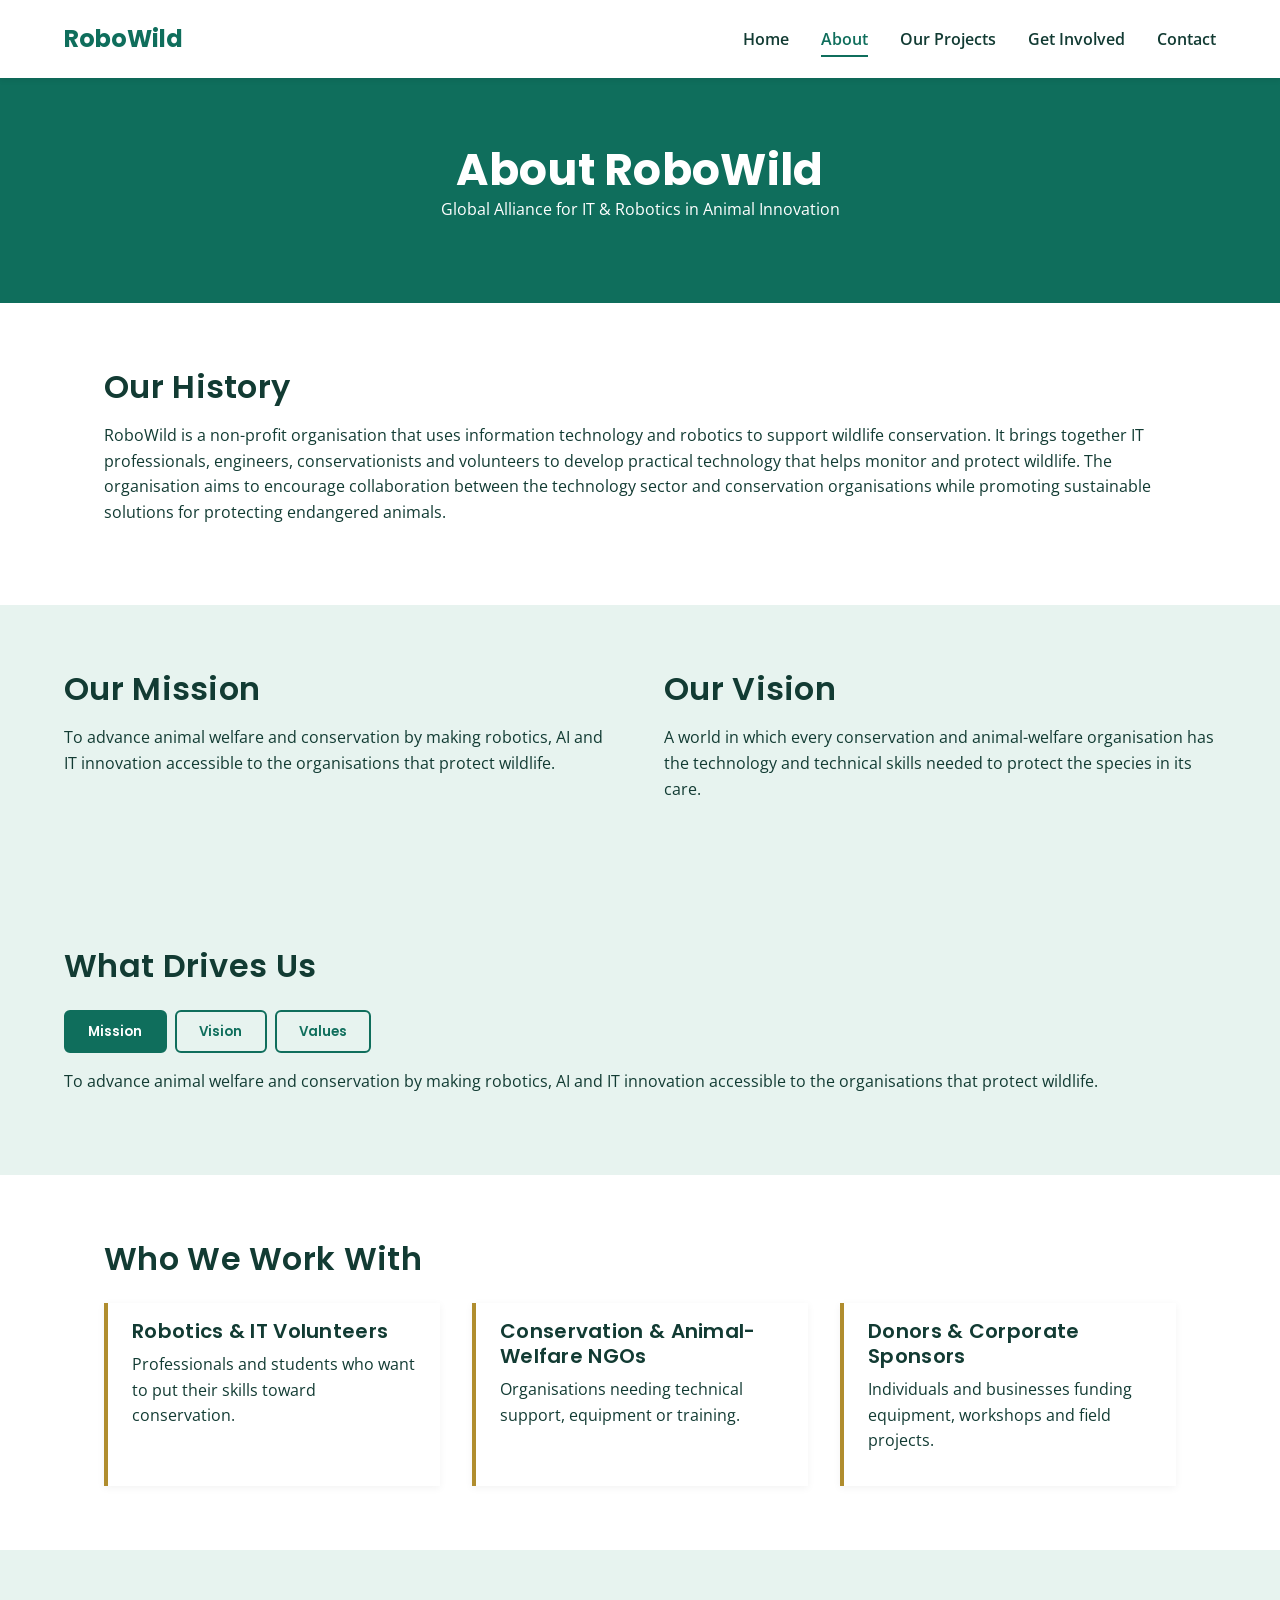
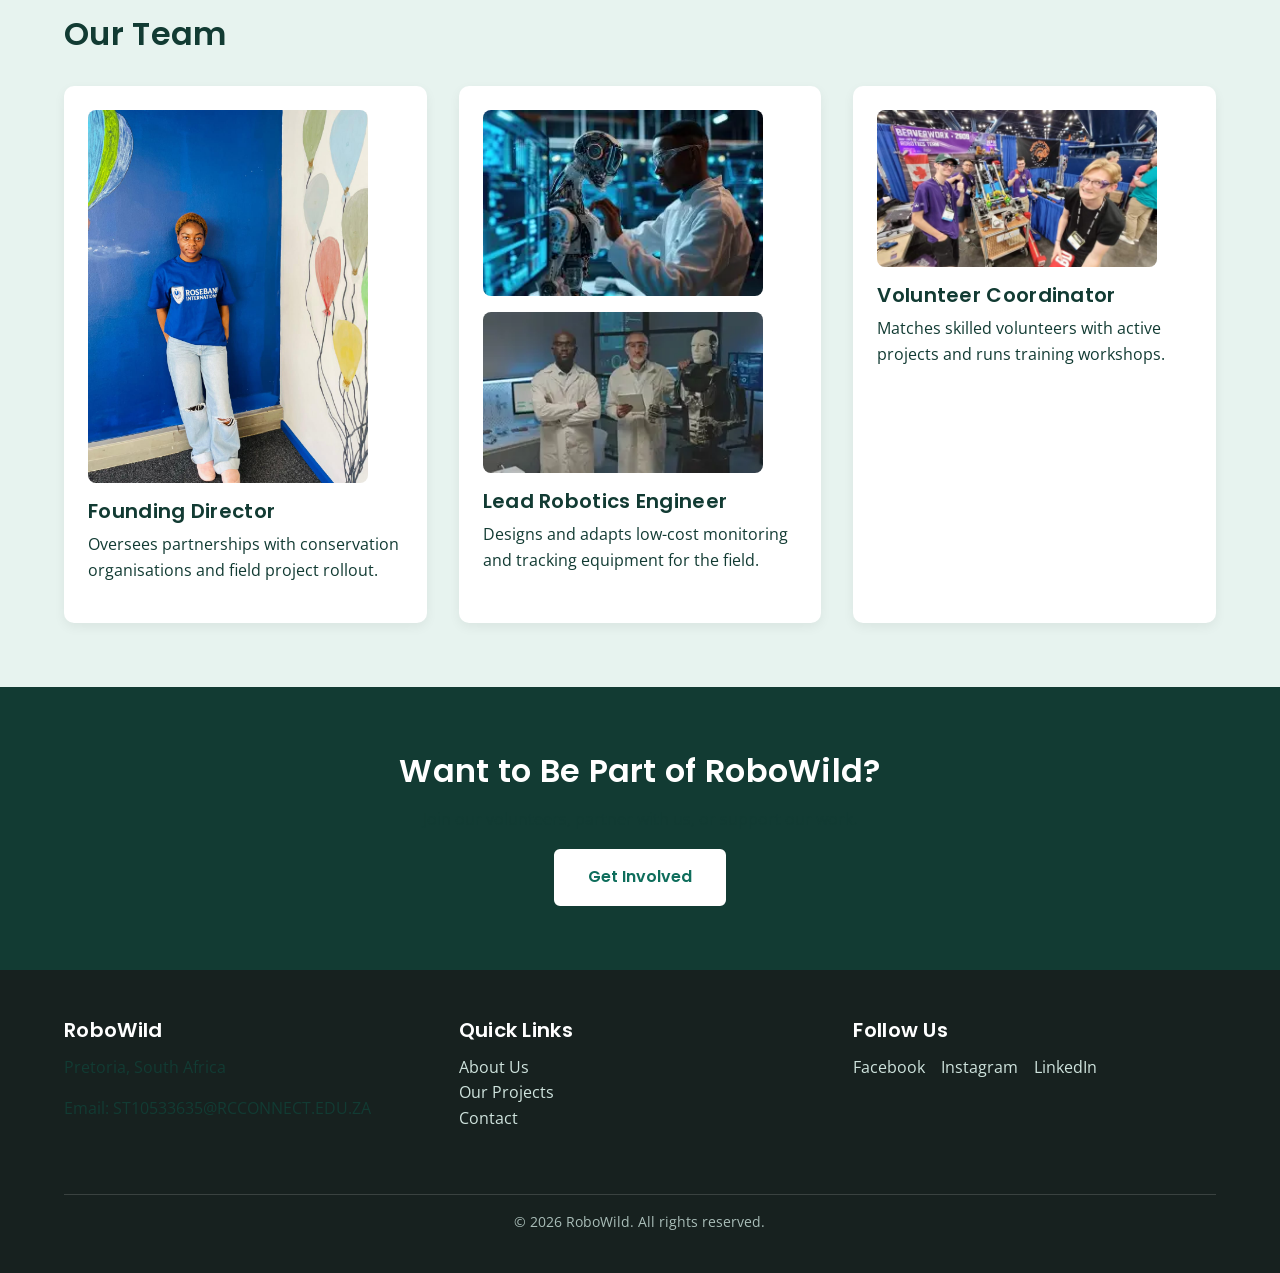
==== about.html @ 31c9d655 "." ====
<!DOCTYPE html>
<html>
<head>
    <title>About Us | RoboWild 
     </title>
    <meta name="description" content="Learn about RoboWild's history, mission, vision and the team connecting robotics and IT innovation with wildlife conservation.">
    <link rel="stylesheet" href="css_asset/style.css">
    <script src="js_asset/main.js"></script>
    <script src="js_asset/project.js"></script>
    <script src="js_asset/gallery.js"></script>
<meta charset="UTF-8">
<meta name="viewport" content="width=device-width, initial-scale=1.0">
<meta name="keywords" content="RoboWild, wildlife conservation, robotics, IT volunteers, South Africa, anti-poaching, drones, conservation technology">
<meta name="author" content="Cleopatra Tayeta">
<meta property="og:title" content="RoboWild | Robotics for Wildlife">
<meta property="og:description" content="Connecting robotics and IT volunteers with wildlife conservation projects.">
<meta property="og:type" content="website">
<link rel="icon" href="IMAGES/RoboWild.jpg" type="image/x-icon">
</head>
<body>

    <!-- ===== HEADER / NAVIGATION ===== -->
    <header class="site-header">
        <div class="logo">
            <a href="index.html">RoboWild</a>
        </div>
        <nav class="main-nav">
            <ul>
                <li><a href="index.html">Home</a></li>
                <li><a href="about.html" class="active">About</a></li>
                <li><a href="service.html">Our Projects</a></li>
                <li><a href="enquiry.html">Get Involved</a></li>
                <li><a href="contact.html">Contact</a></li>
            </ul>
        </nav>
    </header>

    <!-- ===== PAGE BANNER ===== -->
    <section class="page-banner">
        <h1>About RoboWild</h1>
        <p>Global Alliance for IT &amp; Robotics in Animal Innovation</p>
    </section>

    <!-- ===== OUR HISTORY ===== -->
    <section class="content-block">
        <h2>Our History</h2>
        <p>
            RoboWild is a non-profit organisation that uses information technology and robotics to support wildlife conservation. 
            It brings together IT professionals, engineers, conservationists and volunteers to develop practical technology that helps monitor and protect wildlife. 
            The organisation aims to encourage collaboration between the technology sector and conservation organisations while promoting sustainable solutions for protecting endangered animals.
        </p>
    </section>

    <!-- ===== MISSION & VISION ===== -->
    <section class="content-block alt-bg">
        <div class="two-col">
            <div class="col">
                <h2>Our Mission</h2>
                <p>
                    To advance animal welfare and conservation by making robotics,
                     AI and IT innovation accessible to the organisations that protect wildlife.
                </p>
            </div>
            <div class="col">
                <h2>Our Vision</h2>
                <p>
                 A world in which every conservation and animal-welfare organisation has the technology 
                 and technical skills needed to protect the species in its care.
            </div>
        </div>
    </section>

    <!-- ===== TABS: MISSION / VISION / VALUES ===== -->
<section class="content-block alt-bg">
  <h2>What Drives Us</h2>
  <div class="tabs">
    <div class="tab-buttons" role="tablist">
      <button class="tab-btn active" role="tab" aria-selected="true" data-tab="mission">Mission</button>
      <button class="tab-btn" role="tab" aria-selected="false" data-tab="vision">Vision</button>
      <button class="tab-btn" role="tab" aria-selected="false" data-tab="values">Values</button>
    </div>
    <div class="tab-panel active" id="tab-mission" role="tabpanel">
      <p>To advance animal welfare and conservation by making robotics, AI and IT innovation accessible to the organisations that protect wildlife.</p>
    </div>
    <div class="tab-panel" id="tab-vision" role="tabpanel">
      <p>A world in which every conservation and animal-welfare organisation has the technology and technical skills needed to protect the species in its care.</p>
    </div>
    <div class="tab-panel" id="tab-values" role="tabpanel">
      <p>Collaboration between technologists and conservationists, practical low-cost solutions, and sustainable skills transfer to local teams.</p>
    </div>
  </div>
</section>

    <!-- ===== WHO WE SERVE ===== -->
    <section class="content-block">
        <h2>Who We Work With</h2>
        <ul class="target audience-list">
            <li>
                <h3>Robotics &amp; IT Volunteers</h3>
                <p>Professionals and students who want to put their skills toward conservation.</p>
            </li>
            <li>
                <h3>Conservation &amp; Animal-Welfare NGOs</h3>
                <p>Organisations needing technical support, equipment or training.</p>
            </li>
            <li>
                <h3>Donors &amp; Corporate Sponsors</h3>
                <p>Individuals and businesses funding equipment, workshops and field projects.</p>
            </li>
        </ul>
    </section>

    <!-- ===== TEAM SECTION ===== -->
    <section class="content-block alt-bg">
        <h2>Our Team</h2>
        <div class="team-cards">
            <article class="team-card">
                <img src="IMAGES/team-placeholder-1.jpg" alt="Portrait of RoboWild founding director"  width="280"  height="300%">
                <h3>Founding Director</h3>
                <p>Oversees partnerships with conservation organisations and field project rollout.</p>
            </article>
            <article class="team-card">
                <img src="IMAGES/team-placeholder-2.webp" alt="Portrait of RoboWild lead robotics engineer"  width="280"  height="300%"> <img src=IMAGES/engineer.webp  alt="RoboWild lead robotics engineer" width="280" height="300%">                                                                                                                                                                                                                                                                                                                                                                                                                                                                     
                <h3>Lead Robotics Engineer</h3>
                <p>Designs and adapts low-cost monitoring and tracking equipment for the field.</p>
            </article>
            <article class="team-card">
                <img src="IMAGES/team-placeholder-3.jpg" alt="Portrait of RoboWild volunteer coordinator"  width="280"  height="300%">
                <h3>Volunteer Coordinator</h3>
                <p>Matches skilled volunteers with active projects and runs training workshops.</p>
            </article>
        </div>
    </section>

    <!-- ===== CALL TO ACTION ===== -->
    <section class="cta-banner">
        <h2>Want to Be Part of RoboWild?</h2>
        <p>Join our volunteers, partner with us, or support our work.</p>
        <a href="enquiry.html" class="btn btn-secondary">Get Involved</a>
    </section>

    <!-- ===== FOOTER ===== -->
    <footer class="site-footer">
        <div class="footer-contact">
            <h3>RoboWild</h3>
            <p>Pretoria, South Africa</p>
            <p>Email: ST10533635@RCCONNECT.EDU.ZA</p>
        </div>
        <div class="footer-links">
            <h3>Quick Links</h3>
            <ul>
                <li><a href="about.html">About Us</a></li>
                <li><a href="service.html">Our Projects</a></li>
                <li><a href="contact.html">Contact</a></li>
            </ul>
        </div>
        <div class="footer-social">
            <h3>Follow Us</h3>
            <ul class="social-icons">
                <li><a href="#" aria-label="RoboWild on Facebook">Facebook</a></li>
                <li><a href="#" aria-label="RoboWild on Instagram">Instagram</a></li>
                <li><a href="#" aria-label="RoboWild on LinkedIn">LinkedIn</a></li>
            </ul>
        </div>
        <p class="copyright">&copy; 2026 RoboWild. All rights reserved.</p>
    </footer>
    <script src="js/validation.js" defer></script>
</body>
</html>
---- css_asset/style.css ----
/* =====================================================================
   ROBOWILD WEBSITE STYLESHEET
   WEDE5020 Part 2 - CSS Styling and Responsive Design
   ===================================================================== */

/* ---------------------------------------------------------------------
   0. WEB FONTS
   Using Google Fonts: Poppins for headings, Open Sans for body text.
   --------------------------------------------------------------------- */
@import url('https://fonts.googleapis.com/css2?family=Poppins:wght@600;700&family=Open+Sans:wght@400;600&display=swap');


/* ---------------------------------------------------------------------
   1. CSS RESET / BASE STYLE
   --------------------------------------------------------------------- */
* {
    margin: 0;
    padding: 0;
    box-sizing: border-box;
}

html {
    scroll-behavior: smooth;
}

/* ---------------------------------------------------------------------
   2. ROOT VARIABLES (Colour Palette from Part 1 Proposal)
   --------------------------------------------------------------------- */
:root {
    --color-primary: #0F6E5C;      /* Forest Teal - primary */
    --color-dark: #123B33;         /* Deep Pine - headings/text */
    --color-accent: #B08D2E;       /* Bronze Gold - accents/CTA */
    --color-bg-light: #E7F3EF;     /* Mist Green - backgrounds */
    --color-white: #FFFFFF;
    --color-grey: #666666;
    --color-footer-bg: #17211F;

    --font-heading: 'Poppins', 'Segoe UI', Arial, sans-serif;
    --font-body: 'Open Sans', Arial, sans-serif;

    --max-width: 1200px;
    --transition-speed: 0.25s;
}

/* ---------------------------------------------------------------------
   3. BASE / DEFAULT STYLE CODE
   --------------------------------------------------------------------- */
body {
    font-family: var(--font-body);
    font-size: 16px;
    line-height: 1.6;
    color: var(--color-dark);
    background-color: var(--color-white);
}

img {
    max-width: 100%;
    height: auto;
    display: block;
}

a {
    text-decoration: none;
    color: inherit;
}

ul {
    list-style: none;
}

/* ---------------------------------------------------------------------
   4. TYPOGRAPHY STYLES
   --------------------------------------------------------------------- */
h1, h2, h3 {
    font-family: var(--font-heading);
    color: var(--color-dark);
    line-height: 1.25;
    letter-spacing: 0.3px;
}

h1 {
    font-size: 2.75rem;
    font-weight: 700;
}

h2 {
    font-size: 2rem;
    font-weight: 600;
    margin-bottom: 1rem;
    position: relative;
}

h3 {
    font-size: 1.25rem;
    font-weight: 600;
    margin-bottom: 0.5rem;
}

p {
    margin-bottom: 1rem;
    color: var(--color-dark);
}

.page-banner p,
.hero-content p {
    color: var(--color-white);
}

/* ---------------------------------------------------------------------
   5. LAYOUT STRUCTURE (Flexbox / Grid)
   --------------------------------------------------------------------- */

/* --- Header / Navigation (Flexbox) --- */
.site-header {
    display: flex;
    justify-content: space-between;
    align-items: center;
    padding: 1.25rem 5%;
    background-color: var(--color-white);
    box-shadow: 0 2px 6px rgba(0, 0, 0, 0.08);
    position: sticky;
    top: 0;
    z-index: 100;
}

.logo a {
    font-family: var(--font-heading);
    font-size: 1.5rem;
    font-weight: 700;
    color: var(--color-primary);
}

.main-nav ul {
    display: flex;
    gap: 2rem;
}

.main-nav a {
    font-weight: 600;
    color: var(--color-dark);
    padding: 0.35rem 0;
    border-bottom: 2px solid transparent;
    transition: color var(--transition-speed), border-color var(--transition-speed);
}

/* --- Hero Section (Flexbox) --- */
.hero {
    position: relative;
    display: flex;
    align-items: center;
    justify-content: center;
    min-height: 70vh;
    text-align: center;
    background-color: var(--color-dark);
    overflow: hidden;
}

.hero-img {
    position: absolute;
    inset: 0;
    width: 100%;
    height: 100%;
    object-fit: cover;
    opacity: 0.45;
    z-index: 0;
}

.hero-content {
    position: relative;
    z-index: 1;
    max-width: 700px;
    padding: 2rem;
}

.hero-content h1 {
    color: var(--color-white);
    margin-bottom: 1rem;
}

/* --- Page Banner (used on inner pages) --- */
.page-banner {
    background-color: var(--color-primary);
    color: var(--color-white);
    text-align: center;
    padding: 4rem 5%;
}

.page-banner h1 {
    color: var(--color-white);
}

/* --- Intro Text Block --- */
.intro {
    max-width: 800px;
    margin: 3rem auto;
    padding: 0 5%;
    text-align: center;
    font-size: 1.1rem;
}

/* --- Highlights Section Wrapper --- */
.highlights {
    max-width: var(--max-width);
    margin: 0 auto;
    padding: 2rem 5% 4rem;
    text-align: center;
}

/* --- General Content Blocks --- */
.content-block {
    max-width: var(--max-width);
    margin: 0 auto;
    padding: 4rem 5%;
}

.content-block.alt-bg {
    background-color: var(--color-bg-light);
    max-width: 100%;
}

.content-block.alt-bg > * {
    max-width: var(--max-width);
    margin-left: auto;
    margin-right: auto;
}

/* --- Two Column Layout (CSS Grid) --- */
.two-col {
    display: grid;
    grid-template-columns: 1fr 1fr;
    gap: 3rem;
}

/* --- Highlight / Team Cards (CSS Grid) --- */
.highlight-cards,
.team-cards {
    display: grid;
    grid-template-columns: repeat(3, 1fr);
    gap: 2rem;
    margin-top: 2rem;
}

.card,
.team-card {
    background-color: var(--color-white);
    border-radius: 10px;
    padding: 1.5rem;
    box-shadow: 0 4px 12px rgba(0, 0, 0, 0.06);
    transition: transform var(--transition-speed), box-shadow var(--transition-speed);
}

.card img,
.team-card img {
    border-radius: 8px;
    margin-bottom: 1rem;
}

/* --- Audience List (Flexbox) --- */
.audience-list {
    display: flex;
    flex-wrap: wrap;
    gap: 2rem;
    margin-top: 1.5rem;
}

.audience-list li {
    flex: 1 1 250px;
    background-color: var(--color-white);
    border-left: 4px solid var(--color-accent);
    padding: 1rem 1.5rem;
    box-shadow: 0 2px 8px rgba(0, 0, 0, 0.05);
}

/* --- Impact Stats (Flexbox) --- */
.impact-stats {
    display: flex;
    justify-content: space-around;
    flex-wrap: wrap;
    background-color: var(--color-bg-light);
    padding: 3rem 5%;
    text-align: center;
}

.stat {
    flex: 1 1 150px;
}

.stat-number {
    display: block;
    font-family: var(--font-heading);
    font-size: 2.5rem;
    font-weight: 700;
    color: var(--color-primary);
}

.stat-label {
    font-weight: 600;
    color: var(--color-dark);
}

/* --- Project Detail Sections (Flexbox, alternating) --- */
.project-detail {
    display: flex;
    align-items: center;
    gap: 3rem;
    max-width: var(--max-width);
    margin: 0 auto;
    padding: 3rem 5%;
}

.project-detail img {
    flex: 1 1 40%;
    border-radius: 10px;
}

.project-text {
    flex: 1 1 55%;
}

.project-detail.reverse {
    flex-direction: row-reverse;
}

.project-text ul {
    margin-top: 1rem;
    padding-left: 1.25rem;
    list-style: disc;
}

.search-bar {
  margin: 1.5rem 0 2rem;
  display: flex; flex-direction: column; gap: 1rem;
}
.search-bar input[type="search"] {
  padding: .8rem 1rem; border: 1px solid #c7d6d1;
  border-radius: 6px; font-size: 1rem; max-width: 420px;
}
.filter-buttons { display: flex; gap: .6rem; flex-wrap: wrap; }
.filter-btn {
  padding: .5rem 1.2rem; border: 2px solid var(--color-primary);
  background: transparent; color: var(--color-primary);
  border-radius: 20px; cursor: pointer; font-weight: 600; transition: all .25s;
}
.filter-btn.active, .filter-btn:hover {
  background: var(--color-primary); color: #fff;
}
.project-grid {
  display: grid;
  grid-template-columns: repeat(auto-fit, minmax(280px, 1fr));
  gap: 2rem;
}
.project-card img {
  width: 100%; height: 200px; object-fit: cover;
  border-radius: 8px; margin-bottom: 1rem;
}
.btn-sm { padding: .55rem 1.2rem; font-size: .9rem; margin-top: .5rem; }
.no-results { text-align: center; color: var(--color-grey); padding: 2rem; }

/* --- Contact Details (Grid) --- */
.contact-details {
    display: grid;
    grid-template-columns: 1fr 1fr;
    gap: 3rem;
}

/* --- Map Grid --- */
.map-grid {
    display: grid;
    grid-template-columns: 1fr 1fr;
    gap: 2rem;
    margin-top: 1.5rem;
}

.map-wrapper iframe {
    width: 100%;
    border-radius: 8px;
}
/* Map Enhancements */
.map-wrapper {
    display: flex;
    flex-direction: column;
    align-items: flex-start; /* Aligns map and button to the left */
}

.map-wrapper iframe {
    width: 100%;
    border-radius: 8px;
    margin-bottom: 1rem; /* Creates space between map and button */
    box-shadow: 0 4px 12px rgba(0, 0, 0, 0.08); /* Adds a slight shadow to match your cards */
}

.map-btn {
    display: inline-block;
    margin-top: 0.5rem;
}

/* --- Forms (Flexbox column) --- */
.enquiry-form {
    display: flex;
    flex-direction: column;
    gap: 1.25rem;
    max-width: 650px;
    margin-top: 1.5rem;
}

.form-row {
    display: flex;
    flex-direction: column;
    gap: 0.4rem;
}

.form-row label {
    font-weight: 600;
    font-size: 0.95rem;
}

.required {
    color: var(--color-accent);
}

/* --- CTA Banner --- */
.cta-banner {
    text-align: center;
    background-color: var(--color-dark);
    color: var(--color-white);
    padding: 4rem 5%;
}

.cta-banner h2 {
    color: var(--color-white);
}

/* --- Footer (CSS Grid) --- */
.site-footer {
    display: grid;
    grid-template-columns: repeat(3, 1fr);
    gap: 2rem;
    background-color: var(--color-footer-bg);
    color: var(--color-white);
    padding: 3rem 5% 1.5rem;
}

.site-footer h3 {
    color: var(--color-white);
    margin-bottom: 0.75rem;
}

.site-footer a {
    color: #cfe3dd;
}

.social-icons {
    display: flex;
    gap: 1rem;
}

.copyright {
    grid-column: 1 / -1;
    text-align: center;
    border-top: 1px solid rgba(255, 255, 255, 0.15);
    margin-top: 1.5rem;
    padding-top: 1rem;
    font-size: 0.85rem;
    color: #a9bdb8;
}

/* =====================================================================
   6. DECORATIVE / VISUAL STYLES
   ===================================================================== */

/* --- Buttons --- */
.btn {
    display: inline-block;
    font-family: var(--font-heading);
    font-weight: 600;
    padding: 0.85rem 2rem;
    border-radius: 6px;
    border: 2px solid transparent;
    cursor: pointer;
    transition: background-color var(--transition-speed), color var(--transition-speed), transform var(--transition-speed);
}

.btn-primary {
    background-color: var(--color-accent);
    color: var(--color-dark);
}

.btn-secondary {
    background-color: var(--color-white);
    color: var(--color-primary);
    border-color: var(--color-white);
}

/* --- Form field decoration --- */
input[type="text"],
input[type="email"],
input[type="tel"],
select,
textarea {
    padding: 0.7rem 0.9rem;
    border: 1px solid #c7d6d1;
    border-radius: 6px;
    font-family: var(--font-body);
    font-size: 1rem;
    background-color: var(--color-white);
    transition: border-color var(--transition-speed), box-shadow var(--transition-speed);
}

/* =====================================================================
   7. PSEUDO-CLASSES (Interactive Elements)
   ===================================================================== */

/* Navigation links */
.main-nav a:hover,
.main-nav a:focus {
    color: var(--color-primary);
    border-bottom-color: var(--color-accent);
}

.main-nav a.active {
    color: var(--color-primary);
    border-bottom-color: var(--color-primary);
}

.main-nav a:active {
    color: var(--color-accent);
}

/* Buttons */
.btn-primary:hover,
.btn-primary:focus {
    background-color: #94741f;
    color: var(--color-white);
}

.btn-primary:active {
    transform: scale(0.97);
}

.btn-secondary:hover,
.btn-secondary:focus {
    background-color: transparent;
    color: var(--color-white);
    border-color: var(--color-white);
}

.btn-secondary:active {
    transform: scale(0.97);
}

/* Cards lift on hover */
.card:hover,
.team-card:hover {
    transform: translateY(-6px);
    box-shadow: 0 10px 22px rgba(0, 0, 0, 0.12);
}

/* Footer links */
.footer-links a:hover,
.footer-links a:focus,
.footer-social a:hover,
.footer-social a:focus {
    color: var(--color-accent);
}

/* Form field focus state */
input:focus,
select:focus,
textarea:focus {
    outline: none;
    border-color: var(--color-primary);
    box-shadow: 0 0 0 3px rgba(15, 110, 92, 0.15);
}

/* Modal */
.modal-overlay {
  position: fixed; inset: 0;
  background: rgba(0,0,0,.6);
  display: flex; align-items: center; justify-content: center;
  opacity: 0; visibility: hidden;
  transition: opacity .3s, visibility .3s;
  z-index: 1000; padding: 1rem;
}
.modal-overlay.open { opacity: 1; visibility: visible; }
.modal-box {
  background: #fff; border-radius: 12px;
  max-width: 600px; width: 100%; max-height: 85vh; overflow-y: auto;
  padding: 2rem; position: relative;
  transform: translateY(20px); transition: transform .3s;
}
.modal-overlay.open .modal-box { transform: translateY(0); }
.modal-close {
  position: absolute; top: .75rem; right: 1rem;
  background: none; border: none; font-size: 2rem; cursor: pointer;
  color: #666; line-height: 1;
}
.modal-close:hover { color: #b42318; }

/* Scroll reveal */
.card, .team-card, .project-detail, .stat {
  opacity: 0; transform: translateY(25px);
  transition: opacity .6s ease, transform .6s ease;
}
.card.revealed, .team-card.revealed, .project-detail.revealed, .stat.revealed {
  opacity: 1; transform: translateY(0);
}

/* =====================================================================
   8. RESPONSIVE DESIGN
   Breakpoints: Desktop (default), Tablet (<=1024px), Mobile (<=600px)
   ===================================================================== */

/* --- TABLET (max-width: 1024px) --- */
@media screen and (max-width: 1024px) {
    .two-col,
    .contact-details,
    .map-grid {
        grid-template-columns: 1fr;
    }

    .highlight-cards,
    .team-cards {
        grid-template-columns: repeat(2, 1fr);
    }

    .project-detail,
    .project-detail.reverse {
        flex-direction: column;
    }

    .site-footer {
        grid-template-columns: 1fr 1fr;
    }

    h1 {
        font-size: 2.25rem;
    }

    h2 {
        font-size: 1.65rem;
    }
}

/* --- MOBILE (max-width: 600px) --- */
@media screen and (max-width: 600px) {
    /* Navigation menu adjustment: stack vertically below logo */
    .site-header {
        flex-direction: column;
        align-items: flex-start;
        gap: 1rem;
    }

    .main-nav ul {
        flex-direction: column;
        gap: 0.75rem;
        width: 100%;
    }

    /* Layout adjustment: single column everywhere */
    .highlight-cards,
    .team-cards {
        grid-template-columns: 1fr;
    }

    .site-footer {
        grid-template-columns: 1fr;
        text-align: center;
    }

    .social-icons {
        justify-content: center;
    }

    .impact-stats {
        flex-direction: column;
        gap: 1.5rem;
    }

    /* Typography adjustment: smaller scale for small screens */
    h1 {
        font-size: 1.85rem;
    }

    h2 {
        font-size: 1.4rem;
    }

    .content-block,
    .page-banner,
    .cta-banner {
        padding: 2.5rem 6%;
    }

    /* Image adjustment: hero shortened on small screens */
    .hero {
        min-height: 55vh;
    }
}

.tabs { margin-top: 1.5rem; }
.tab-buttons { display: flex; gap: .5rem; flex-wrap: wrap; margin-bottom: 1rem; }
.tab-btn {
  padding: .6rem 1.4rem; border: 2px solid var(--color-primary);
  background: transparent; color: var(--color-primary);
  border-radius: 6px; font-family: var(--font-heading);
  font-weight: 600; cursor: pointer; transition: all .25s;
}
.tab-btn.active, .tab-btn:hover {
  background: var(--color-primary); color: #fff;
}
.tab-panel { display: none; }
.tab-panel.active { display: block; animation: fadeIn .3s ease; }
@keyframes fadeIn { from { opacity: 0; } to { opacity: 1; } }

.gallery {
  display: grid;
  grid-template-columns: repeat(auto-fit, minmax(220px, 1fr));
  gap: 1rem; margin-top: 1.5rem;
}
.gallery-item {
  border: none; padding: 0; cursor: pointer;
  border-radius: 10px; overflow: hidden;
  transition: transform .25s;
}
.gallery-item:hover { transform: scale(1.03); }
.gallery-item img {
  width: 100%; height: 200px; object-fit: cover; display: block;
}
.lightbox {
  position: fixed; inset: 0; background: rgba(0,0,0,.9);
  display: flex; flex-direction: column;
  align-items: center; justify-content: center;
  opacity: 0; visibility: hidden; transition: all .3s;
  z-index: 1100; padding: 2rem;
}
.lightbox.open { opacity: 1; visibility: visible; }
.lightbox img {
  max-width: 90vw; max-height: 80vh;
  border-radius: 8px; object-fit: contain;
}
.lightbox-caption { color: #fff; margin-top: 1rem; text-align: center; }
.lightbox-close {
  position: absolute; top: 1rem; right: 1.5rem;
  background: none; border: none; color: #fff;
  font-size: 2.5rem; cursor: pointer; line-height: 1;
}

.error-msg { color: #b42318; font-size: .85rem; min-height: 1em; display: block; margin-top: .25rem; }
.error-input { border-color: #b42318 !important; box-shadow: 0 0 0 3px rgba(180,35,24,.15) !important; }
.success-input { border-color: #146c43 !important; }
.form-response {
  margin-top: 1rem; padding: 1rem; border-radius: 6px;
  display: none; font-weight: 600;
}
.form-response.success { display: block; background: #e7f3ef; color: #0f6e5c; border-left: 4px solid #0f6e5c; }
.form-response.error { display: block; background: #fdecea; color: #b42318; border-left: 4px solid #b42318; }

fieldset { border: 1px solid #c7d6d1; border-radius: 6px; padding: .75rem 1rem; }
legend { font-weight: 600; font-size: .95rem; padding: 0 .4rem; }
fieldset label { display: inline-flex; align-items: center; gap: .4rem; margin-right: 1.5rem; }
.checkbox-row { flex-direction: row; align-items: flex-start; }
.checkbox-row label { display: flex; align-items: flex-start; gap: .5rem; font-weight: 400; }
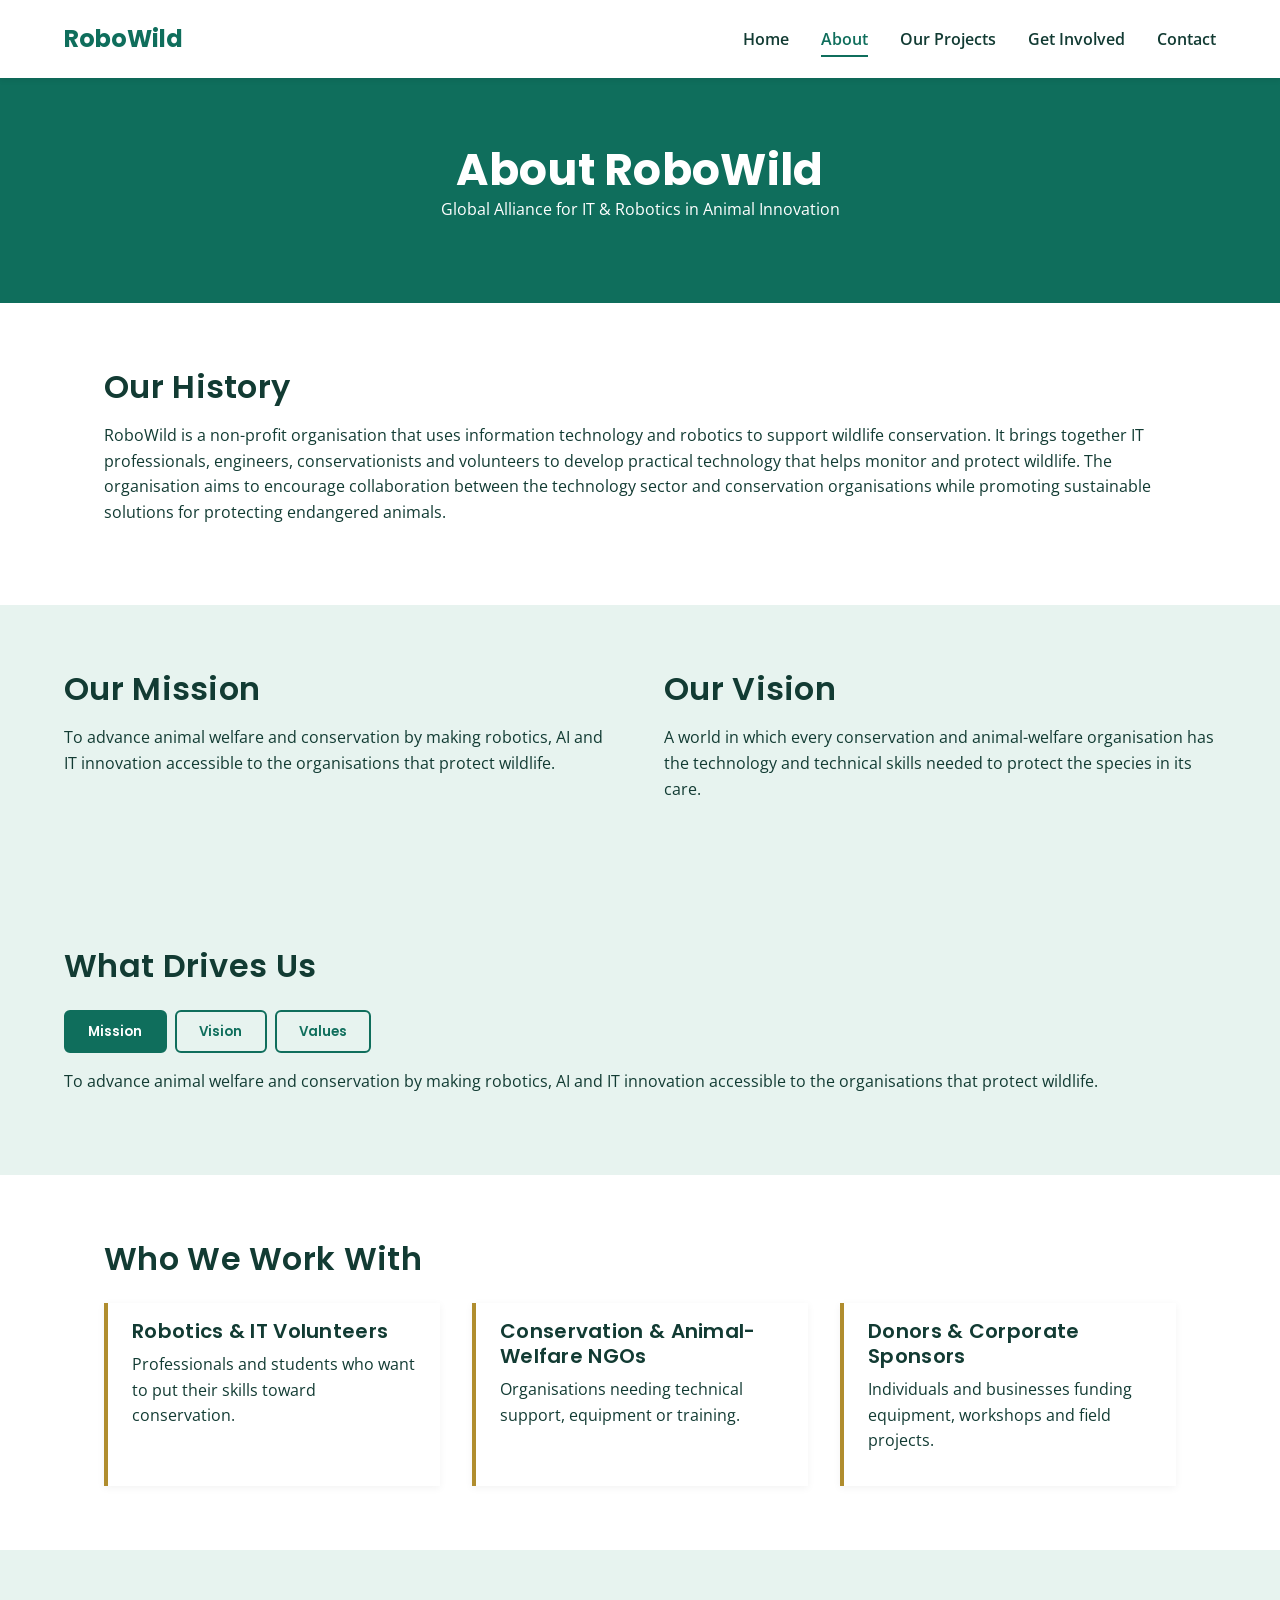
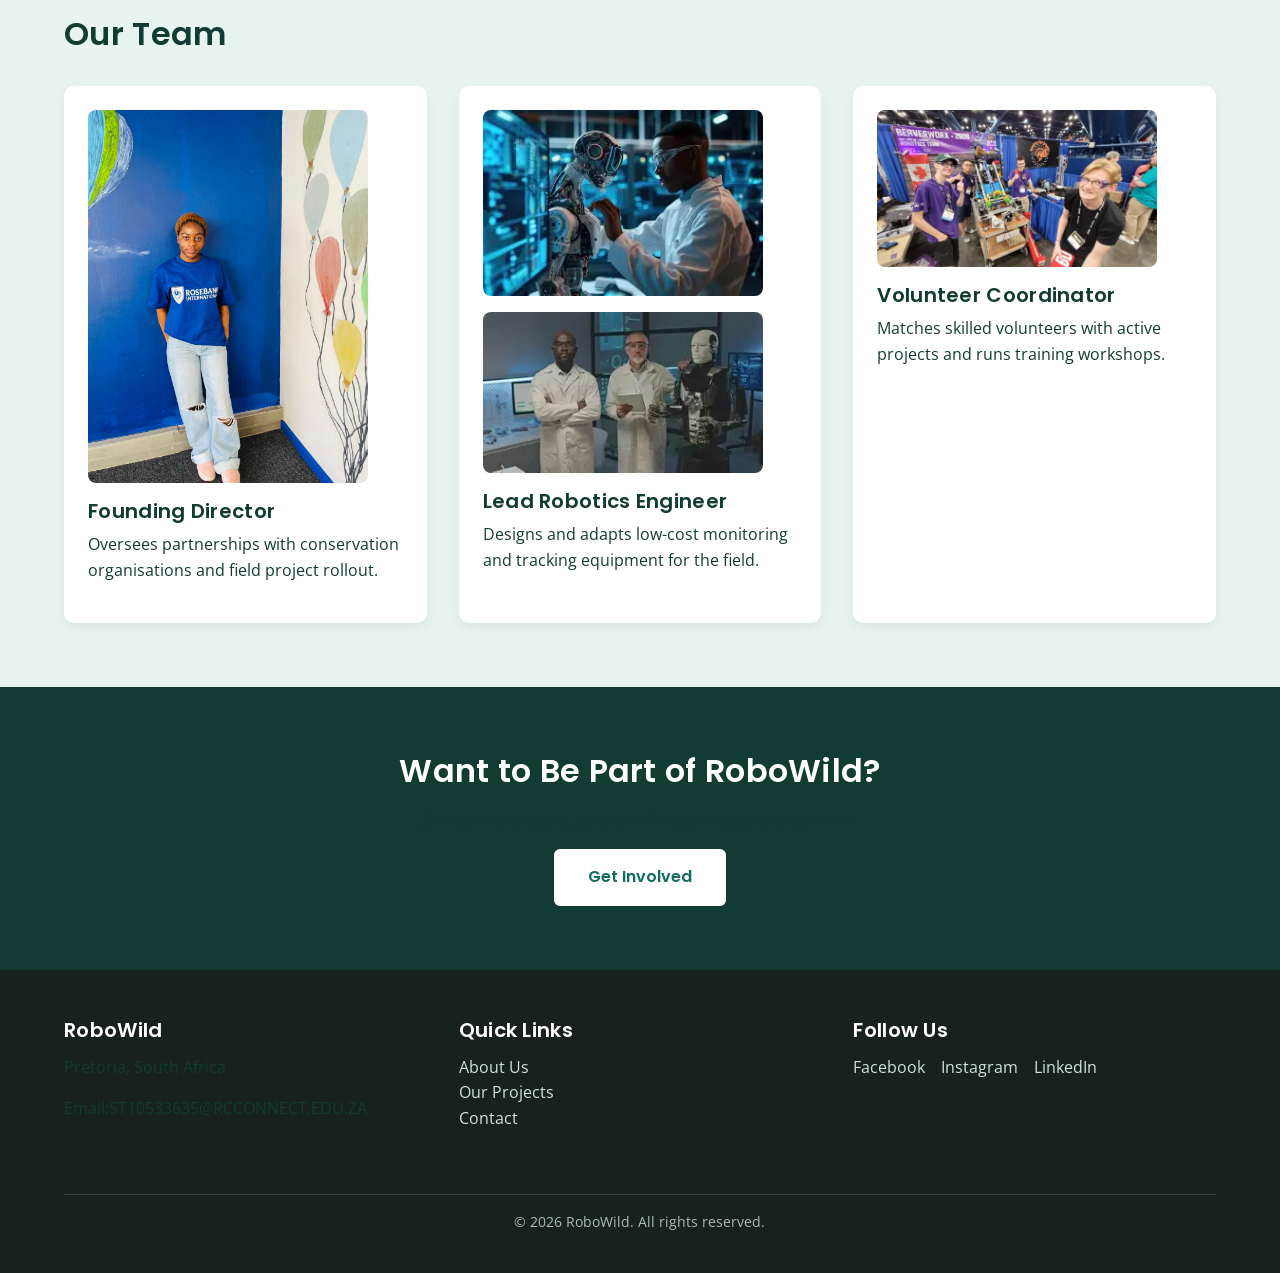
==== commit b38bbc44: "feat: update sitemap URLs, social links, and page content - Updated sitemap.xml and robots.txt with " ====
--- a/about.html
+++ b/about.html
@@ -5,9 +5,6 @@
      </title>
     <meta name="description" content="Learn about RoboWild's history, mission, vision and the team connecting robotics and IT innovation with wildlife conservation.">
     <link rel="stylesheet" href="css_asset/style.css">
-    <script src="js_asset/main.js"></script>
-    <script src="js_asset/project.js"></script>
-    <script src="js_asset/gallery.js"></script>
 <meta charset="UTF-8">
 <meta name="viewport" content="width=device-width, initial-scale=1.0">
 <meta name="keywords" content="RoboWild, wildlife conservation, robotics, IT volunteers, South Africa, anti-poaching, drones, conservation technology">
@@ -144,7 +141,7 @@
         <div class="footer-contact">
             <h3>RoboWild</h3>
             <p>Pretoria, South Africa</p>
-            <p>Email: ST10533635@RCCONNECT.EDU.ZA</p>
+            <p>Email:ST10533635@RCCONNECT.EDU.ZA</p>
         </div>
         <div class="footer-links">
             <h3>Quick Links</h3>
@@ -164,6 +161,10 @@
         </div>
         <p class="copyright">&copy; 2026 RoboWild. All rights reserved.</p>
     </footer>
-    <script src="js/validation.js" defer></script>
+   <!-- ===== JAVASCRIPT ===== -->
+    <script src="js_asset/main.js"></script>
+    <script src="js_asset/gallery.js"></script>
+    <script src="js_asset/projects.js"></script>
+    <script src="js_asset/validation.js"></script>
 </body>
 </html>
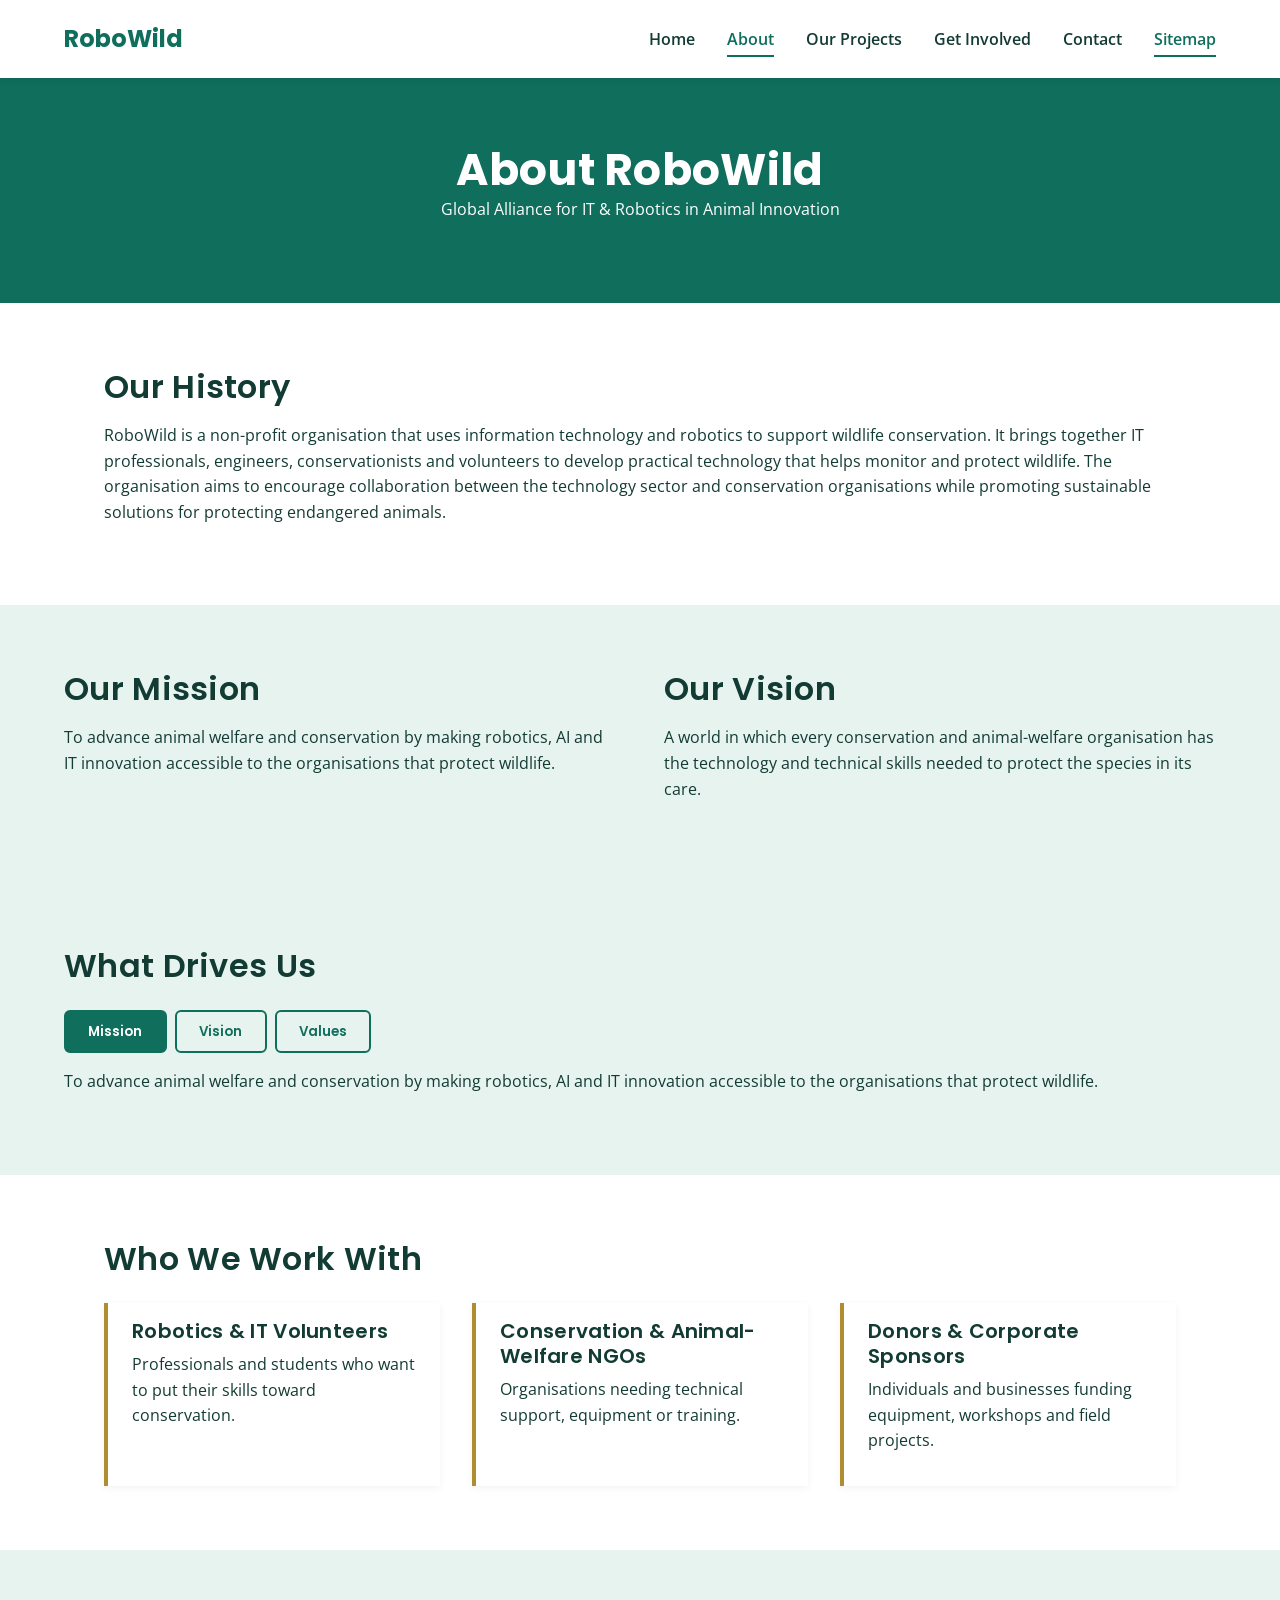
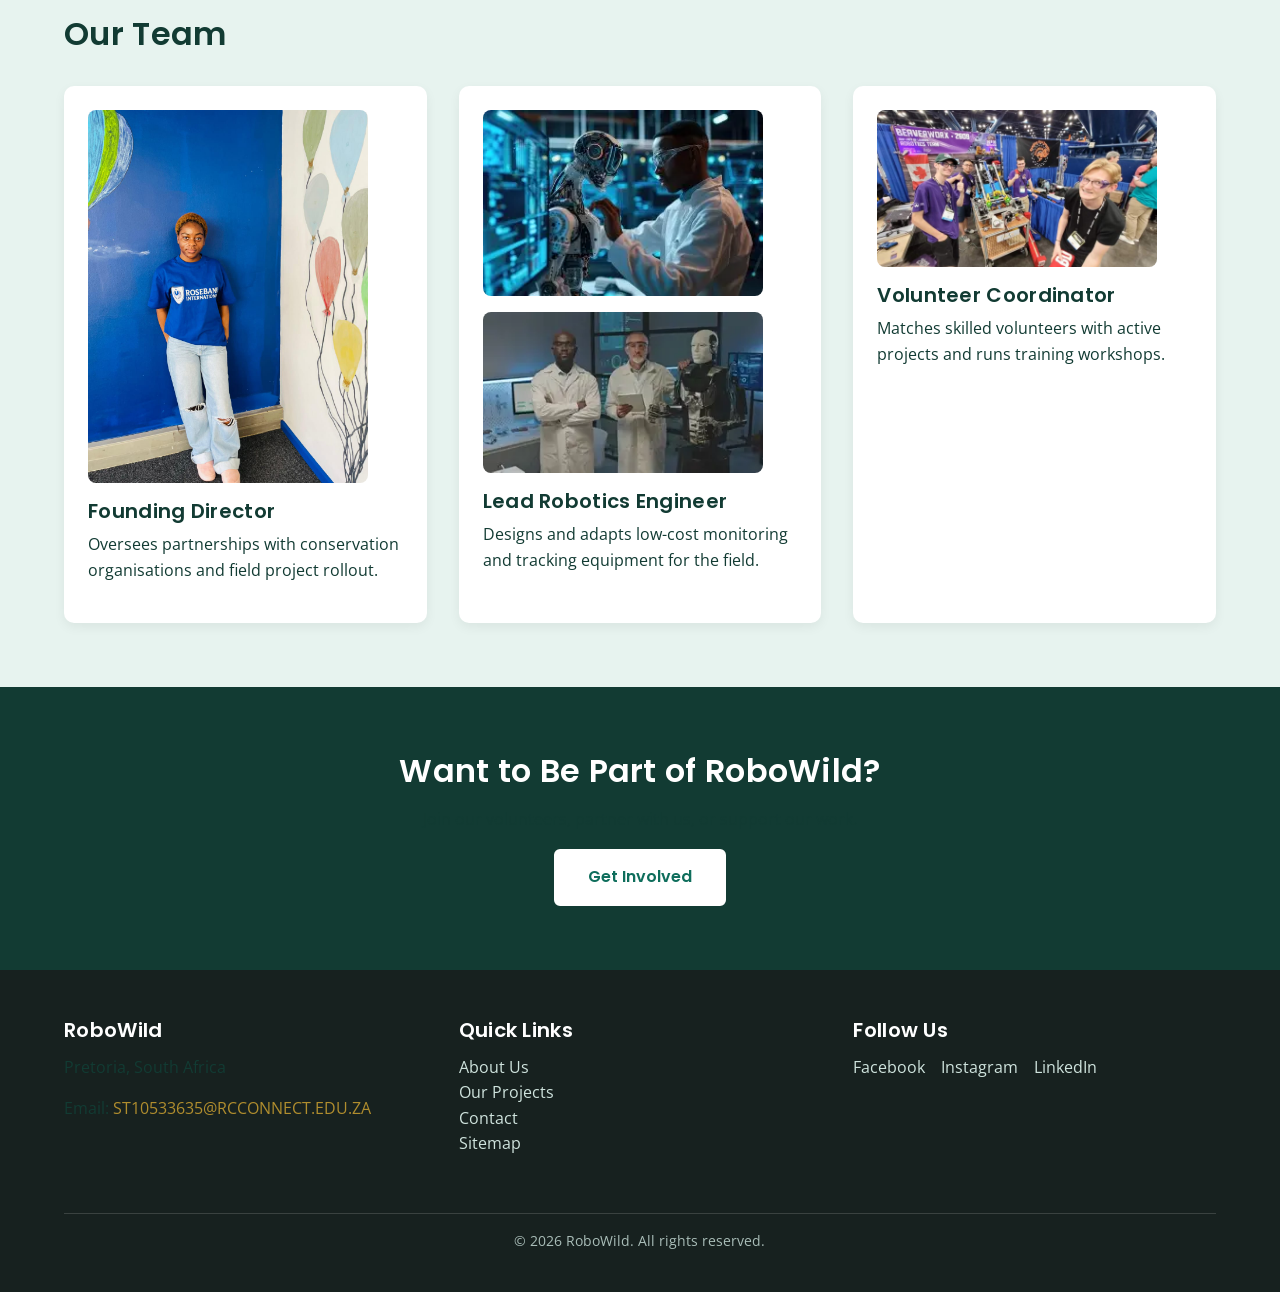
==== commit 73a8cb99: "feat: added sitemap link to navigation and mailto links to foote" ====
--- a/about.html
+++ b/about.html
@@ -5,6 +5,7 @@
      </title>
     <meta name="description" content="Learn about RoboWild's history, mission, vision and the team connecting robotics and IT innovation with wildlife conservation.">
     <link rel="stylesheet" href="css_asset/style.css">
+    
 <meta charset="UTF-8">
 <meta name="viewport" content="width=device-width, initial-scale=1.0">
 <meta name="keywords" content="RoboWild, wildlife conservation, robotics, IT volunteers, South Africa, anti-poaching, drones, conservation technology">
@@ -28,6 +29,7 @@
                 <li><a href="service.html">Our Projects</a></li>
                 <li><a href="enquiry.html">Get Involved</a></li>
                 <li><a href="contact.html">Contact</a></li>
+                <li><a href="sitemap.html" class="active">Sitemap</a></li>
             </ul>
         </nav>
     </header>
@@ -141,22 +143,36 @@
         <div class="footer-contact">
             <h3>RoboWild</h3>
             <p>Pretoria, South Africa</p>
-            <p>Email:ST10533635@RCCONNECT.EDU.ZA</p>
+            <p>Email: <a href="mailto:ST10533635@RCCONNECT.EDU.ZA">ST10533635@RCCONNECT.EDU.ZA</a></p>
         </div>
         <div class="footer-links">
             <h3>Quick Links</h3>
             <ul>
                 <li><a href="about.html">About Us</a></li>
                 <li><a href="service.html">Our Projects</a></li>
-                <li><a href="contact.html">Contact</a></li>
+                <li><a href="contact.html">Contact</a></li> 
+                <li><a href="sitemap.xml">Sitemap</a></li>
+
             </ul>
         </div>
-        <div class="footer-social">
+                <div class="footer-social">
             <h3>Follow Us</h3>
             <ul class="social-icons">
-                <li><a href="#" aria-label="RoboWild on Facebook">Facebook</a></li>
-                <li><a href="#" aria-label="RoboWild on Instagram">Instagram</a></li>
-                <li><a href="#" aria-label="RoboWild on LinkedIn">LinkedIn</a></li>
+                <li>
+                    <a href="https://www.facebook.com/" target="_blank" rel="noopener noreferrer" aria-label="RoboWild on Facebook">
+                        Facebook
+                    </a>
+                </li>
+                <li>
+                    <a href="https://www.instagram.com/" target="_blank" rel="noopener noreferrer" aria-label="RoboWild on Instagram">
+                        Instagram
+                    </a>
+                </li>
+                <li>
+                    <a href="https://www.linkedin.com/" target="_blank" rel="noopener noreferrer" aria-label="RoboWild on LinkedIn">
+                        LinkedIn
+                    </a>
+                </li>
             </ul>
         </div>
         <p class="copyright">&copy; 2026 RoboWild. All rights reserved.</p>
--- a/css_asset/style.css
+++ b/css_asset/style.css
@@ -759,4 +759,60 @@
 legend { font-weight: 600; font-size: .95rem; padding: 0 .4rem; }
 fieldset label { display: inline-flex; align-items: center; gap: .4rem; margin-right: 1.5rem; }
 .checkbox-row { flex-direction: row; align-items: flex-start; }
-.checkbox-row label { display: flex; align-items: flex-start; gap: .5rem; font-weight: 400; }+.checkbox-row label { display: flex; align-items: flex-start; gap: .5rem; font-weight: 400; }
+
+/* HTML Sitemap Page Styles */
+.html-sitemap {
+    list-style: none;
+    padding: 0;
+    margin-top: 2rem;
+}
+
+.html-sitemap li {
+    background-color: var(--color-bg-light);
+    border-left: 5px solid var(--color-primary);
+    padding: 1.5rem;
+    margin-bottom: 1rem;
+    border-radius: 4px;
+    transition: transform 0.2s ease, box-shadow 0.2s ease;
+}
+
+.html-sitemap li:hover {
+    transform: translateX(5px);
+    box-shadow: 0 4px 10px rgba(0, 0, 0, 0.1);
+}
+
+.html-sitemap a {
+    font-family: var(--font-heading);
+    font-size: 1.3rem;
+    font-weight: 700;
+    color: var(--color-primary);
+    text-decoration: none;
+    display: inline-block;
+    margin-bottom: 0.5rem;
+}
+
+.html-sitemap a:hover {
+    color: var(--color-accent);
+    text-decoration: underline;
+}
+
+.html-sitemap p {
+    margin: 0;
+    color: var(--color-dark);
+    font-size: 0.95rem;
+}
+
+/* Email Links */
+.footer-contact a,
+.contact-details a {
+    color: var(--color-accent); /* Makes the email pop in gold */
+    text-decoration: none;
+    transition: color 0.25s ease;
+}
+
+.footer-contact a:hover,
+.contact-details a:hover {
+    color: var(--color-primary); /* Turns dark green when hovered */
+    text-decoration: underline;
+}
